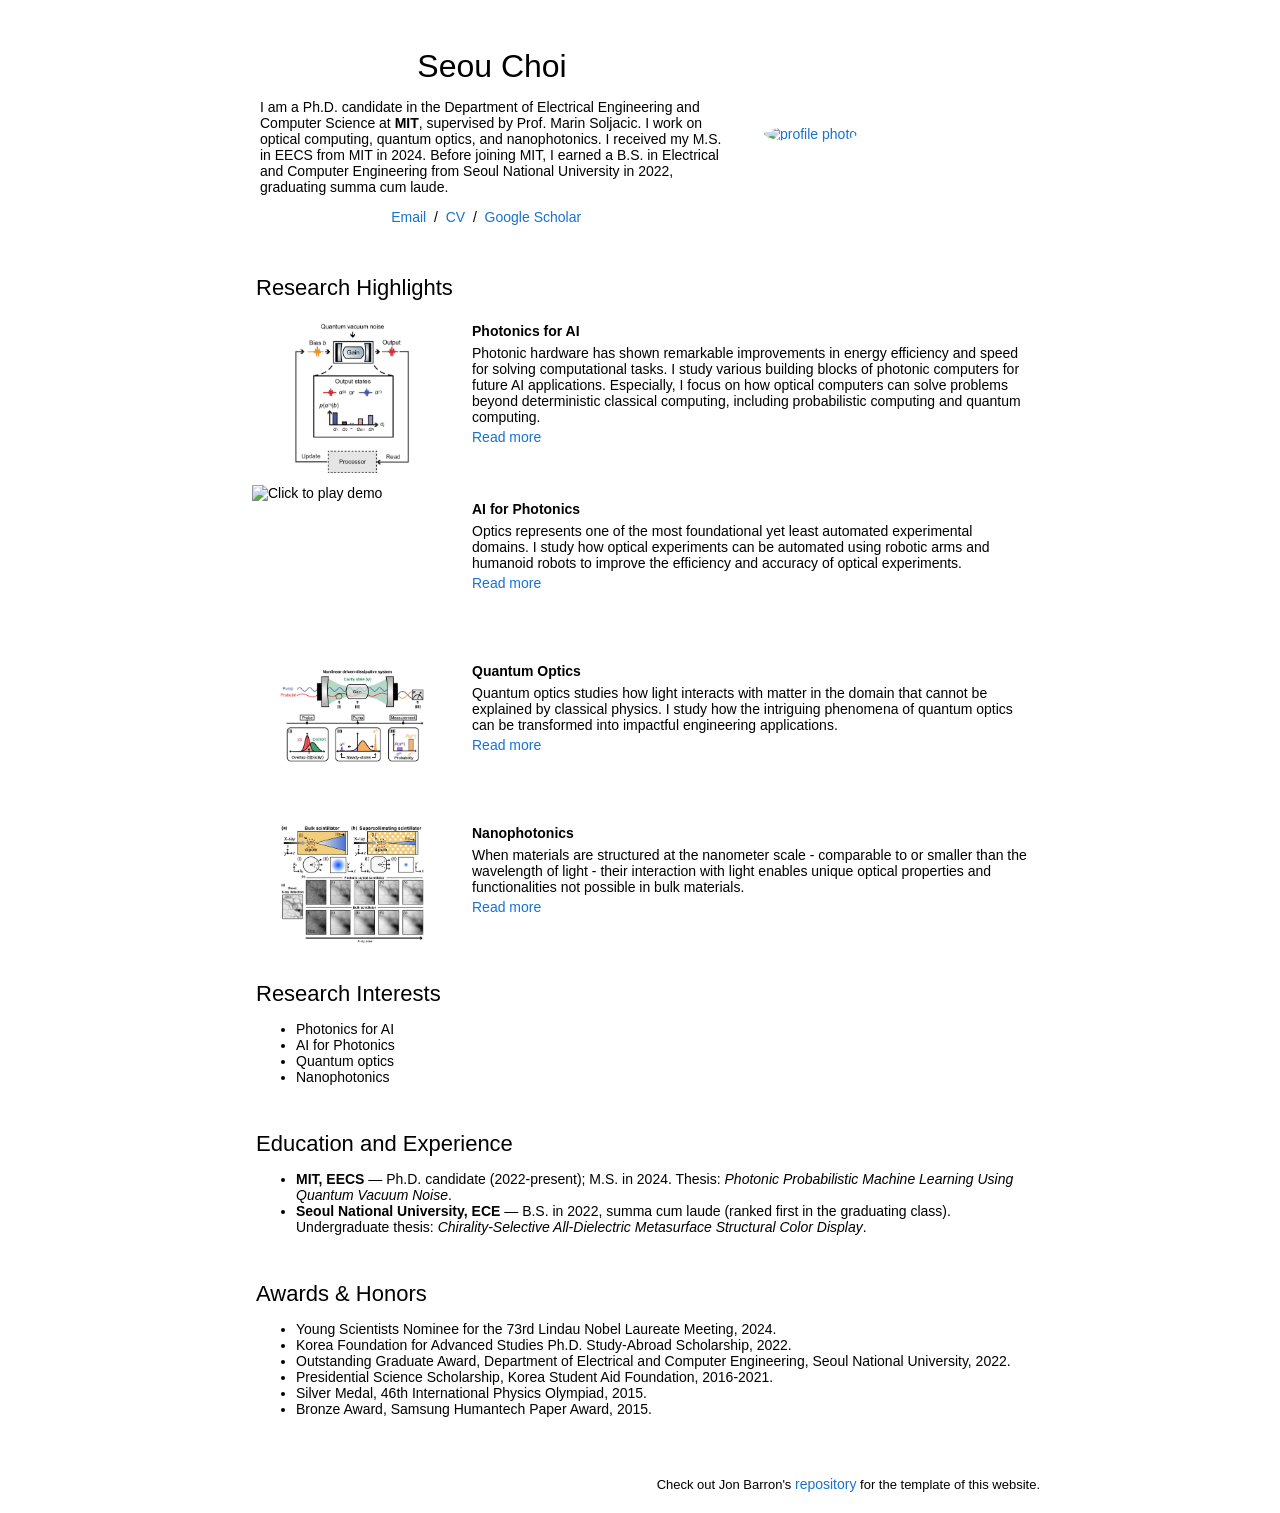
==== index.html @ 0306ac81 "Update index.html" ====
<!DOCTYPE HTML>
<html lang="en">
  <head>
    <meta http-equiv="Content-Type" content="text/html; charset=UTF-8">
    <title>Seou Choi</title>
    <meta name="author" content="Seou Choi">
    <meta name="viewport" content="width=device-width, initial-scale=1">
    <link rel="shortcut icon" href="images/favicon/favicon.ico" type="image/x-icon">
    <link rel="stylesheet" type="text/css" href="stylesheet.css">
  </head>
  <body>
    <table style="width:100%;max-width:800px;border:0px;border-spacing:0px;border-collapse:separate;margin-right:auto;margin-left:auto;"><tbody>
      <tr style="padding:0px">
        <td style="padding:0px">
          <table style="width:100%;border:0px;border-spacing:0px;border-collapse:separate;margin-right:auto;margin-left:auto;"><tbody>
            <tr style="padding:0px">
              <td style="padding:2.5%;width:63%;vertical-align:middle">
                <p class="name" style="text-align: center;">
                  Seou Choi
                </p>
                <p>
                  I am a Ph.D. candidate in the Department of Electrical Engineering and Computer Science at
                  <b>MIT</b>, supervised by Prof. Marin Soljacic. I work on optical computing, quantum optics,
                  and nanophotonics. I received my M.S. in EECS from MIT in 2024. Before joining MIT, I earned a B.S. in Electrical and Computer Engineering from Seoul National University in 2022, graduating summa cum laude.
                </p>
             
          
                
                <p style="text-align:center">
                  <a href="mailto:seouc130@mit.edu">Email</a> &nbsp;/&nbsp;
                  <a href="data/CV_seou.pdf">CV</a> &nbsp;/&nbsp;
                  <!-- <a href="data/JonBarron-bio.txt">Bio</a> &nbsp;/&nbsp; -->
                  <a href="https://scholar.google.com/citations?hl=en&user=VlD-_zEAAAAJ&view_op=list_works">Google Scholar</a> &nbsp;&nbsp;
                  <!-- <span>GitHub (to add)</span> -->
                </p>
              </td>
              <td style="padding:2.5%;width:37%;max-width:37%">
                <a href="images/seouchoi.png"><img style="width:100%;max-width:100%;object-fit: cover; border-radius: 50%;" alt="profile photo" src="images/seouchoi.png" class="hoverZoomLink"></a>
              </td>
            </tr>
          </tbody></table>

          <!-- <table style="width:100%;border:0px;border-spacing:0px;border-collapse:separate;margin-right:auto;margin-left:auto;"><tbody>
            <tr>
              <td style="padding:16px;width:100%;vertical-align:middle">
                <h2>Research</h2>
                <p>
                  I am interested in optical computing, quantum optics, and nanophotonics. My recent work studies
                  photonic probabilistic machine learning using quantum vacuum noise, quantum-state dynamics in
                  nonlinear optical cavities, and nanophotonic methods for high-resolution X-ray imaging. Selected
                  papers are highlighted below.
                </p>
              </td>
            </tr>
          </tbody></table> -->

          <table style="width:100%;border:0px;border-spacing:0px;border-collapse:separate;margin-right:auto;margin-left:auto;"><tbody>
            <tr>
              <td style="padding:16px;width:100%;vertical-align:middle">
                <h2>Research Highlights</h2>
              </td>
            </tr>
          </tbody></table>

          <table style="width:100%;border:0px;border-spacing:0px 0px;border-collapse:separate;margin-right:auto;margin-left:auto;"><tbody>
            
            <tr onmouseout="ppml_stop()" onmouseover="ppml_start()">
              <td style="padding:6px 12px;width:25%;vertical-align:top">
                <div class="one">
                  <div class="two" id="ppml_image">
                    <img src="images/optical_ai.png" class="project-thumb" alt="project placeholder">
                  </div>
                  <img src="images/optical_ai.png" class="project-thumb" alt="project placeholder">
                </div>
                <script type="text/javascript">
                  function ppml_start() {
                    document.getElementById('ppml_image').style.opacity = "1";
                  }
                  function ppml_stop() {
                    document.getElementById('ppml_image').style.opacity = "0";
                  }
                  ppml_stop();
                </script>
              </td>
              <td style="padding:6px 8px;width:75%;vertical-align:top">
                <span class="papertitle">Photonics for AI</span>
                <br>
                <!-- <strong>Seou Choi</strong>, Y. Salamin, C. Roques-Carmes, R. Dangovski, D. Luo, Z. Chen, M. Horodynski, J. Sloan, S. Z. Uddin, and M. Soljacic
                <br>
                <em>Nature Communications</em>, 2024
                <br>
                <span>Article link to be added</span> -->
                <p style="margin:6px 0 4px 0;">
                  Photonic hardware has shown remarkable improvements in energy efficiency and speed for solving computational tasks. I study various building blocks of photonic computers for future AI applications. Especially, I focus on how optical computers can solve problems beyond deterministic classical computing, including probabilistic computing and quantum computing.
                </p>
                <p style="margin:0;">
                  <a href="photonic-ai.html">Read more</a>
                </p>
              </td>
            </tr>

            <tr>
              <td style="padding:6px 12px;width:25%;vertical-align:top">
                <div class="one" onclick="aiphotonics_toggle()" style="cursor:pointer;">
                  <div class="two" id="aiphotonics_image">
                    <img src="images/laser_build_demo.gif" class="project-thumb" alt="AI for photonics demo">
                  </div>
                  <img src="images/laser_build_demo.gif" class="project-thumb" alt="Click to play demo">
                </div>
                <script type="text/javascript">
                  function aiphotonics_stop() {
                    document.getElementById('aiphotonics_image').style.opacity = "0";
                  }
                  function aiphotonics_start() {
                    document.getElementById('aiphotonics_image').style.opacity = "1";
                  }
                  function aiphotonics_toggle() {
                    const image = document.getElementById('aiphotonics_image');
                    image.style.opacity = image.style.opacity === "1" ? "0" : "1";
                  }
                  aiphotonics_stop();
                </script>
              </td>
              <td style="padding:6px 8px;width:75%;vertical-align:top">
                <br>
                <span class="papertitle">AI for Photonics</span>
                <br>
                <p style="margin:6px 0 4px 0;">
                  Optics represents one of the most foundational yet least automated experimental domains. I study how optical experiments can be automated using robotic arms and humanoid robots to improve the efficiency and accuracy of optical experiments. 
                </p>
                <p style="margin:0;">
                  <a href="ai-photonic.html">Read more</a>
                </p>
              </td>
            </tr>

            <tr onmouseout="qtom_stop()" onmouseover="qtom_start()">
              <td style="padding:6px 12px;width:25%;vertical-align:top">
                <div class="one">
                  <div class="two" id="qtom_image">
                    <img src="images/quantum_optics.png" class="project-thumb" alt="project placeholder">
                  </div>
                  <img src="images/quantum_optics.png" class="project-thumb" alt="project placeholder">
                </div>
                <script type="text/javascript">
                  function qtom_start() {
                    document.getElementById('qtom_image').style.opacity = "1";
                  }
                  function qtom_stop() {
                    document.getElementById('qtom_image').style.opacity = "0";
                  }
                  qtom_stop();
                </script>
              </td>
              <td style="padding:6px 8px;width:75%;vertical-align:top">
                <br>
                <span class="papertitle">Quantum Optics</span>
                <br>
                <p style="margin:6px 0 4px 0;">
                  Quantum optics studies how light interacts with matter in the domain that cannot be explained by classical physics. I study how the intriguing phenomena of quantum optics can be transformed into impactful engineering applications.
                </p>
                <p style="margin:0;">
                  <a href="quantum_optics.html">Read more</a>
                </p>
              </td>
            </tr>

            <tr onmouseout="xray_stop()" onmouseover="xray_start()">
              <td style="padding:6px 12px;width:25%;vertical-align:top">
                <div class="one">
                  <div class="two" id="xray_image">
                    <img src="images/nanophotonics.png" class="project-thumb" alt="project placeholder">
                  </div>
                  <img src="images/nanophotonics.png" class="project-thumb" alt="project placeholder">
                </div>
                <script type="text/javascript">
                  function xray_start() {
                    document.getElementById('xray_image').style.opacity = "1";
                  }
                  function xray_stop() {
                    document.getElementById('xray_image').style.opacity = "0";
                  }
                  xray_stop();
                </script>
              </td>
              <td style="padding:6px 8px;width:75%;vertical-align:top">
                <br>
                <span class="papertitle">Nanophotonics</span>
                <br>
                <p style="margin:6px 0 4px 0;">
                  When materials are structured at the nanometer scale - comparable to or smaller than the wavelength of light - their interaction with light enables unique optical properties and functionalities not possible in bulk materials.
                </p>
                <p style="margin:0;">
                  <a href="nanophotonics.html">Read more</a>
                </p>
              </td>
            </tr>
<!-- 
            <tr onmouseout="memory_stop()" onmouseover="memory_start()">
              <td style="padding:16px;width:20%;vertical-align:middle">
                <div class="one">
                  <div class="two" id="memory_image">
                    <img src="images/thresh_after.png" class="project-thumb" alt="project placeholder">
                  </div>
                  <img src="images/thresh_before.jpg" class="project-thumb" alt="project placeholder">
                </div>
                <script type="text/javascript">
                  function memory_start() {
                    document.getElementById('memory_image').style.opacity = "1";
                  }
                  function memory_stop() {
                    document.getElementById('memory_image').style.opacity = "0";
                  }
                  memory_stop();
                </script>
              </td>
              <td style="padding:8px;width:80%;vertical-align:middle">
                <span class="papertitle">Topologically Protected All-Optical Memory</span>
                <br>
                <strong>Seou Choi</strong>, J. Kim, J. Kwak, N. Park, and S. Yu
                <br>
                <em>Advanced Electronic Materials</em>, 2022
                <br>
                <span>Article link to be added</span>
                <p></p>
                <p>
                  My earlier work explored robust optical memory in nonlinear photonic systems, showing how
                  topological protection can be used to stabilize all-optical information storage.
                </p>
              </td>
            </tr> -->
<!-- 
            <tr>
              <td style="padding:16px;width:20%;vertical-align:middle">
                <img src="images/Estee.png" class="project-thumb" alt="project placeholder" style="border-style: none">
              </td>
              <td style="padding:8px;width:80%;vertical-align:middle">
                <span class="papertitle">Chirality-Selective All-Dielectric Metasurface Structural Color Display</span>
                <br>
                <strong>Seou Choi</strong>, H. Son, and B. Lee
                <br>
                <em>Optics Express</em>, 2021
                <br>
                <span>Article link to be added</span>
                <p></p>
                <p>
                  This undergraduate thesis work developed a metasurface-based structural color platform with
                  chirality-selective optical response, combining nanophotonic design with display-oriented functionality.
                </p>
              </td>
            </tr> -->
          </tbody></table>
<!-- 
          <table style="width:100%;border:0px;border-spacing:0px;border-collapse:separate;margin-right:auto;margin-left:auto;"><tbody>
            <tr>
              <td style="padding:16px;width:100%;vertical-align:middle">
                <h2>Selected Publications</h2>
                <p>
                  A concise list is included here for readability. The full publication record, conference
                  presentations, invited seminars, and patents are summarized in the CV. Direct article and
                  profile links have not yet been added to this site.
                </p>
                <ul>
                  <li>J. Chen, S. Vaidya, S. Pajovic, <strong>S. Choi</strong>, W. Michaels, L. Martin-Monier, J. Hu, C. Cogswell, C. Roques-Carmes, and M. Soljacic, “Wavefront Engineering for Scintillation-Based Imaging,” <em>ACS Photonics</em>, 2026.</li>
                  <li><strong>S. Choi</strong>, Y. Salamin, C. Roques-Carmes, J. Sloan, M. Horodynski, and M. Soljacic, “Observing the dynamics of quantum states generated inside nonlinear optical cavities,” <em>Nature Communications</em>, 2025.</li>
                  <li>L. Martin-Monier, S. Pajovic, M. G. Abebe, J. Chen, S. Vaidya, S. Min, <strong>S. Choi</strong>, S. E. Kooi, B. Maes, J. Hu, M. Soljacic, and C. Roques-Carmes, “Large-scale self-assembled nanophotonic scintillators for X-ray imaging,” <em>Nature Communications</em>, 2025.</li>
                  <li>A. Gu, J. Sloan, C. Roques-Carmes, <strong>S. Choi</strong>, E. I. Rosenthal, M. Horodynski, Y. Salamin, J. Vuckovic, and M. Soljacic, “Quantum sensitivity of parametric oscillators,” <em>Physical Review Research</em>, 2025.</li>
                  <li>S. Min, <strong>S. Choi</strong>, S. Pajovic, S. Vaidya, N. Rivera, S. Fan, M. Soljacic, and C. Roques-Carmes, “End-to-end design of multicolor scintillators for enhanced energy resolution in X-ray imaging,” <em>Light: Science &amp; Applications</em>, 2025.</li>
                  <li>M. Horodynski, C. Roques-Carmes, Y. Salamin, <strong>S. Choi</strong>, J. Sloan, D. Luo, and M. Soljacic, “Stochastic logic in biased coupled photonic probabilistic bits,” <em>Communications Physics</em>, 2025.</li>
                  <li><strong>S. Choi</strong>, Y. Salamin, C. Roques-Carmes, R. Dangovski, D. Luo, Z. Chen, M. Horodynski, J. Sloan, S. Z. Uddin, and M. Soljacic, “Photonic probabilistic machine learning using quantum vacuum noise,” <em>Nature Communications</em>, 2024.</li>
                  <li>C. Roques-Carmes, Y. Salamin, J. Sloan, <strong>S. Choi</strong>, G. Velez, E. Koskas, N. Rivera, S. E. Kooi, J. D. Joannopoulos, and M. Soljacic, “Biasing the quantum vacuum to control macroscopic probability distributions,” <em>Science</em>, 2023.</li>
                  <li><strong>S. Choi</strong>, J. Kim, J. Kwak, N. Park, and S. Yu, “Topologically-protected all-optical memory,” <em>Advanced Electronic Materials</em>, 2022.</li>
                  <li><strong>S. Choi</strong>, H. Son, and B. Lee, “Chirality-selective all-dielectric metasurface structural color display,” <em>Optics Express</em>, 2021.</li>
                  <li>S. Z. Uddin, S. Pontula, J. Liu, S. Xu, <strong>S. Choi</strong>, M. Y. Sander, and M. Soljacic, “Probing intensity noise in ultrafast pulses using the dispersive Fourier transform augmented by quantum sensitivity analysis,” <em>arXiv</em>, 2025.</li>
                </ul>
              </td>
            </tr>
          </tbody></table> -->
          <table style="width:100%;border:0px;border-spacing:0px;border-collapse:separate;margin-right:auto;margin-left:auto;"><tbody>
            <tr>
              <td style="padding:16px;width:100%;vertical-align:middle">
                <h2>Research Interests</h2>
                <ul>
                  <li>Photonics for AI</li>
                  <li>AI for Photonics</li>
                  <li>Quantum optics</li>
                  <li>Nanophotonics</li>
                </ul>
              </td>
            </tr>
          </tbody></table>

          <table style="width:100%;border:0px;border-spacing:0px;border-collapse:separate;margin-right:auto;margin-left:auto;"><tbody>
            <tr>
              <td style="padding:16px;width:100%;vertical-align:middle">
                <h2>Education and Experience</h2>
                <ul>
                  <li><strong>MIT, EECS</strong> — Ph.D. candidate (2022-present); M.S. in 2024. Thesis: <em>Photonic Probabilistic Machine Learning Using Quantum Vacuum Noise</em>.</li>
                  <li><strong>Seoul National University, ECE</strong> — B.S. in 2022, summa cum laude (ranked first in the graduating class). Undergraduate thesis: <em>Chirality-Selective All-Dielectric Metasurface Structural Color Display</em>.</li>
                </ul>
              </td>
            </tr>
          </tbody></table>

          <table style="width:100%;border:0px;border-spacing:0px;border-collapse:separate;margin-right:auto;margin-left:auto;"><tbody>
            <tr>
              <td style="padding:16px;width:100%;vertical-align:middle">
                <h2>Awards &amp; Honors</h2>
                <ul>
                  <li>Young Scientists Nominee for the 73rd Lindau Nobel Laureate Meeting, 2024.</li>
                  <li>Korea Foundation for Advanced Studies Ph.D. Study-Abroad Scholarship, 2022.</li>
                  <li>Outstanding Graduate Award, Department of Electrical and Computer Engineering, Seoul National University, 2022.</li>
                  <li>Presidential Science Scholarship, Korea Student Aid Foundation, 2016-2021.</li>
                  <li>Silver Medal, 46th International Physics Olympiad, 2015.</li>
                  <li>Bronze Award, Samsung Humantech Paper Award, 2015.</li>
                </ul>
              </td>
            </tr>
          </tbody></table>

          
<!-- 
          <table style="width:100%; margin:0 auto; border:0; border-spacing:0; padding:16px;"><tbody>
            <tr>
              <td>
                <h2>Miscellanea</h2>
              </td>
            </tr>
          </tbody></table>

          <table style="width:100%;border:0px;border-spacing:0px;border-collapse:separate;margin-right:auto;margin-left:auto;"><tbody>
            <tr>
              <td align="center" style="padding:16px;width:20%;vertical-align:middle">
                <div class="colored-box" style="background-color: #fcb97d;">
                  <h2>News &amp; Updates</h2>
                </div>
              </td>
              <td style="padding:8px;width:80%;vertical-align:middle">
                2026: Multiple CLEO presentations on optical parametric oscillators and nanophotonic scintillators.<br>
                2026: <em>ACS Photonics</em> publication on wavefront engineering for scintillation-based imaging.<br>
                2025: <em>Nature Communications</em> publication on quantum-state dynamics generated inside nonlinear optical cavities.<br>
                2024: Young Scientists Nominee for the 73rd Lindau Nobel Laureate Meeting.
              </td>
            </tr>

            <tr>
              <td align="center" style="padding:16px;width:20%;vertical-align:middle">
                <div class="colored-box" style="background-color: #aaba9e;">
                  <h2>Awards &amp; Honors</h2>
                </div>
              </td>
              <td style="padding:8px;width:80%;vertical-align:middle">
                <ul>
                  <li>Korea Foundation for Advanced Studies Ph.D. Study-Abroad Scholarship, 2022-present.</li>
                  <li>Outstanding Graduate Award, Department of Electrical and Computer Engineering, Seoul National University, 2022.</li>
                  <li>Presidential Science Scholarship, Korea Student Aid Foundation, 2016-2021.</li>
                  <li>Silver Medal, 46th International Physics Olympiad, 2015.</li>
                  <li>Bronze Award, Samsung Humantech Paper Award, 2015.</li>
                </ul>
              </td>
            </tr> -->

            <!-- <tr>
              <td align="center" style="padding:16px;width:20%;vertical-align:middle">
                <div class="colored-box" style="background-color: #c6b89e;">
                  <h2>Talks &amp; Service</h2>
                </div>
              </td>
              <td style="padding:8px;width:80%;vertical-align:middle">
                Invited seminars at MIT (2025), Stanford (2024), and Seoul National University (2024) on probabilistic computing and intracavity quantum tomography using quantum vacuum noise.<br>
                Referee activity for <em>Optics Express</em>, <em>Optics Letters</em>, and <em>Photonics Research</em>.<br>
                Patent activity includes work on supercollimating photonic crystal scintillators and topologically protected all-optical memory.
              </td>
            </tr>

            <tr>
              <td align="center" style="padding:16px;width:20%;vertical-align:middle">
                <div class="colored-box" style="background-color: #edd892;">
                  <h2>Teaching &amp; Mentoring</h2>
                </div>
              </td>
              <td style="padding:8px;width:80%;vertical-align:middle">
                Mentor, MIT Undergraduate Research Opportunities Program, 2023-present.<br>
                Teaching Assistant, <em>Application of Quantum Mechanics</em>, 2020-2021.<br>
                Mentor and tutor in the Seoul National University active mentoring program for high school students, 2020.
              </td>
            </tr>
          </tbody></table> -->

          <table style="width:100%;border:0px;border-spacing:0px;border-collapse:separate;margin-right:auto;margin-left:auto;"><tbody>
            <tr>
              <td style="padding:0px">
                <br>
                <p style="text-align:right;font-size:small;">
                  Check out Jon Barron's  <a href="https://github.com/jonbarron/jonbarron.github.io">repository</a> for the template of this website.
                </p>
              </td>
            </tr>
          </tbody></table>
        </td>
      </tr>
    </tbody></table>
  </body>
</html>
---- stylesheet.css ----
/* latin-ext */
@font-face {
  font-family: 'Lato';
  font-style: italic;
  font-weight: 400;
  src: local('Lato Italic'), local('Lato-Italic'), url(https://fonts.gstatic.com/s/lato/v15/S6u8w4BMUTPHjxsAUi-qNiXg7eU0.woff2) format('woff2');
  unicode-range: U+0100-024F, U+0259, U+1E00-1EFF, U+2020, U+20A0-20AB, U+20AD-20CF, U+2113, U+2C60-2C7F, U+A720-A7FF;
}
/* latin */
@font-face {
  font-family: 'Lato';
  font-style: italic;
  font-weight: 400;
  src: local('Lato Italic'), local('Lato-Italic'), url(https://fonts.gstatic.com/s/lato/v15/S6u8w4BMUTPHjxsAXC-qNiXg7Q.woff2) format('woff2');
  unicode-range: U+0000-00FF, U+0131, U+0152-0153, U+02BB-02BC, U+02C6, U+02DA, U+02DC, U+2000-206F, U+2074, U+20AC, U+2122, U+2191, U+2193, U+2212, U+2215, U+FEFF, U+FFFD;
}
/* latin-ext */
@font-face {
  font-family: 'Lato';
  font-style: italic;
  font-weight: 700;
  src: local('Lato Bold Italic'), local('Lato-BoldItalic'), url(https://fonts.gstatic.com/s/lato/v15/S6u_w4BMUTPHjxsI5wq_FQftx9897sxZ.woff2) format('woff2');
  unicode-range: U+0100-024F, U+0259, U+1E00-1EFF, U+2020, U+20A0-20AB, U+20AD-20CF, U+2113, U+2C60-2C7F, U+A720-A7FF;
}
/* latin */
@font-face {
  font-family: 'Lato';
  font-style: italic;
  font-weight: 700;
  src: local('Lato Bold Italic'), local('Lato-BoldItalic'), url(https://fonts.gstatic.com/s/lato/v15/S6u_w4BMUTPHjxsI5wq_Gwftx9897g.woff2) format('woff2');
  unicode-range: U+0000-00FF, U+0131, U+0152-0153, U+02BB-02BC, U+02C6, U+02DA, U+02DC, U+2000-206F, U+2074, U+20AC, U+2122, U+2191, U+2193, U+2212, U+2215, U+FEFF, U+FFFD;
}
/* latin-ext */
@font-face {
  font-family: 'Lato';
  font-style: normal;
  font-weight: 400;
  src: local('Lato Regular'), local('Lato-Regular'), url(https://fonts.gstatic.com/s/lato/v15/S6uyw4BMUTPHjxAwXiWtFCfQ7A.woff2) format('woff2');
  unicode-range: U+0100-024F, U+0259, U+1E00-1EFF, U+2020, U+20A0-20AB, U+20AD-20CF, U+2113, U+2C60-2C7F, U+A720-A7FF;
}
/* latin */
@font-face {
  font-family: 'Lato';
  font-style: normal;
  font-weight: 400;
  src: local('Lato Regular'), local('Lato-Regular'), url(https://fonts.gstatic.com/s/lato/v15/S6uyw4BMUTPHjx4wXiWtFCc.woff2) format('woff2');
  unicode-range: U+0000-00FF, U+0131, U+0152-0153, U+02BB-02BC, U+02C6, U+02DA, U+02DC, U+2000-206F, U+2074, U+20AC, U+2122, U+2191, U+2193, U+2212, U+2215, U+FEFF, U+FFFD;
}
/* latin-ext */
@font-face {
  font-family: 'Lato';
  font-style: normal;
  font-weight: 700;
  src: local('Lato Bold'), local('Lato-Bold'), url(https://fonts.gstatic.com/s/lato/v15/S6u9w4BMUTPHh6UVSwaPGQ3q5d0N7w.woff2) format('woff2');
  unicode-range: U+0100-024F, U+0259, U+1E00-1EFF, U+2020, U+20A0-20AB, U+20AD-20CF, U+2113, U+2C60-2C7F, U+A720-A7FF;
}
/* latin */
@font-face {
  font-family: 'Lato';
  font-style: normal;
  font-weight: 700;
  src: local('Lato Bold'), local('Lato-Bold'), url(https://fonts.gstatic.com/s/lato/v15/S6u9w4BMUTPHh6UVSwiPGQ3q5d0.woff2) format('woff2');
  unicode-range: U+0000-00FF, U+0131, U+0152-0153, U+02BB-02BC, U+02C6, U+02DA, U+02DC, U+2000-206F, U+2074, U+20AC, U+2122, U+2191, U+2193, U+2212, U+2215, U+FEFF, U+FFFD;
}

a {
  color: #1772d0;
  text-decoration: none;
}

a:focus,
a:hover {
  color: #f09228;
  text-decoration: none;
}

body,
td,
th,
tr,
p,
a {
  font-family: 'Lato', Verdana, Helvetica, sans-serif;
  font-size: 14px;
}

strong {
  font-family: 'Lato', Verdana, Helvetica, sans-serif;
  font-size: 14px;
}

h2 {
  margin: 0;
  font-weight: normal;
  font-family: 'Lato', Verdana, Helvetica, sans-serif;
  font-size: 22px;
}

.papertitle {
  font-family: 'Lato', Verdana, Helvetica, sans-serif;
  font-size: 14px;
  font-weight: 700;
}

.name {
  padding-top: 20px;
  margin: 0;
  font-family: 'Lato', Verdana, Helvetica, sans-serif;
  font-size: 32px;
}

.one {
  width: 200px;
  height: 150px;
  position: relative;
  overflow: hidden;
}

.two {
  width: 200px;
  height: 150px;
  position: absolute;
  transition: opacity .2s ease-in-out;
  -moz-transition: opacity .2s ease-in-out;
  -webkit-transition: opacity .2s ease-in-out;
}

.project-thumb {
  width: 200px;
  height: 150px;
  object-fit: contain;
  display: block;
  background-color: #fff;
}

.fade {
  transition: opacity .2s ease-in-out;
  -moz-transition: opacity .2s ease-in-out;
  -webkit-transition: opacity .2s ease-in-out;
}

span.highlight {
  background-color: #ffffd0;
}

.colored-box {
    color: black;
    padding: 20px;
    display: inline-block;
    border-radius: 10px;
}

/*new*/
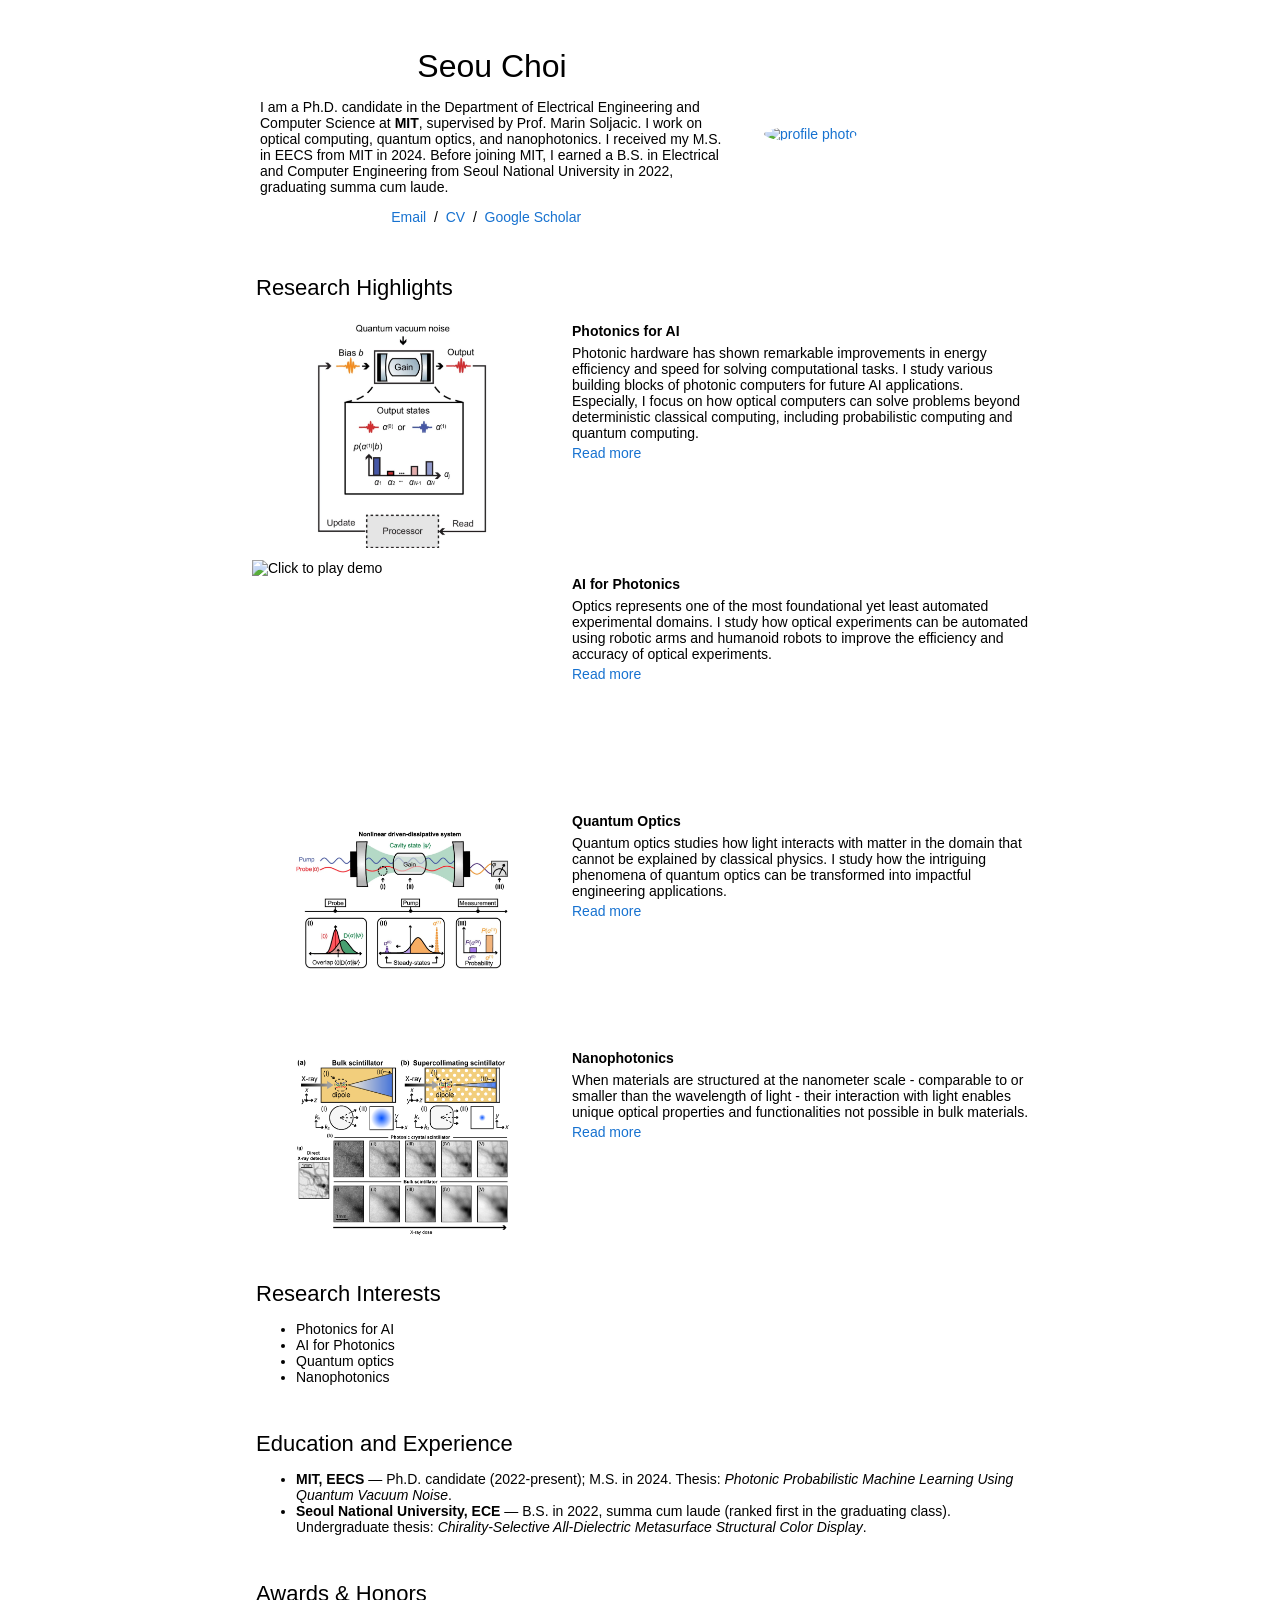
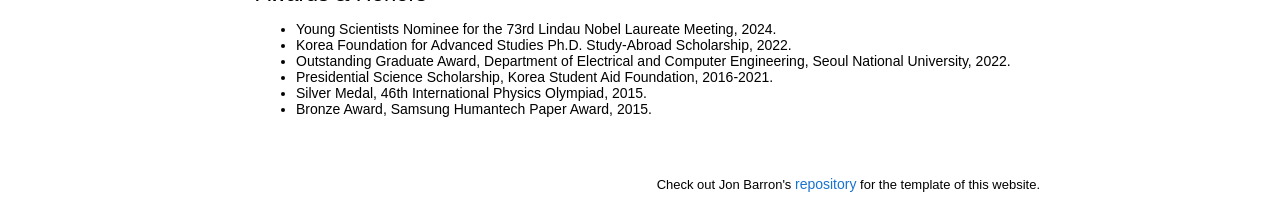
==== commit 4a03170c: "bigger thumbnail" ====
--- a/index.html
+++ b/index.html
@@ -6,7 +6,7 @@
     <meta name="author" content="Seou Choi">
     <meta name="viewport" content="width=device-width, initial-scale=1">
     <link rel="shortcut icon" href="images/favicon/favicon.ico" type="image/x-icon">
-    <link rel="stylesheet" type="text/css" href="stylesheet.css">
+    <link rel="stylesheet" type="text/css" href="stylesheet.css?v=3">
   </head>
   <body>
     <table style="width:100%;max-width:800px;border:0px;border-spacing:0px;border-collapse:separate;margin-right:auto;margin-left:auto;"><tbody>
--- a/stylesheet.css
+++ b/stylesheet.css
@@ -110,15 +110,15 @@
 }
 
 .one {
-  width: 200px;
-  height: 150px;
+  width: 300px;
+  height: 225px;
   position: relative;
   overflow: hidden;
 }
 
 .two {
-  width: 200px;
-  height: 150px;
+  width: 300px;
+  height: 225px;
   position: absolute;
   transition: opacity .2s ease-in-out;
   -moz-transition: opacity .2s ease-in-out;
@@ -126,8 +126,8 @@
 }
 
 .project-thumb {
-  width: 200px;
-  height: 150px;
+  width: 300px;
+  height: 225px;
   object-fit: contain;
   display: block;
   background-color: #fff;
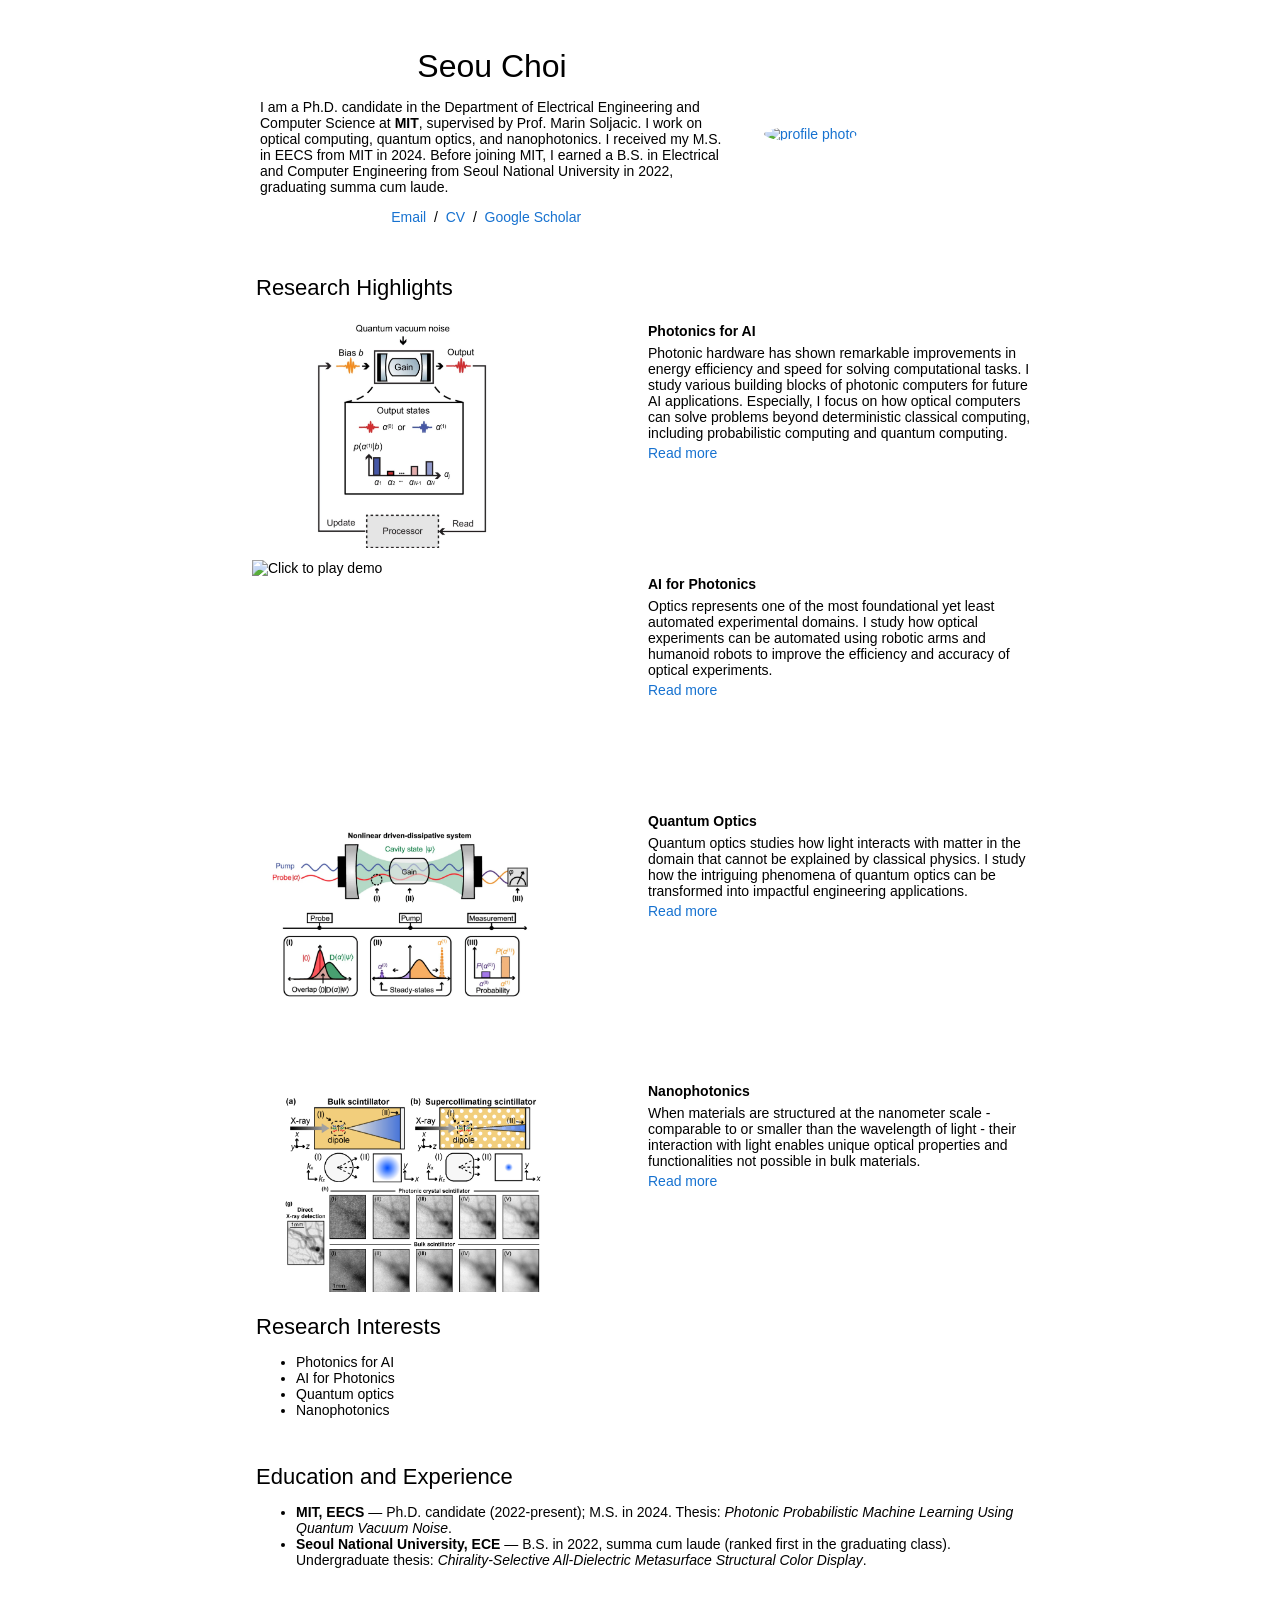
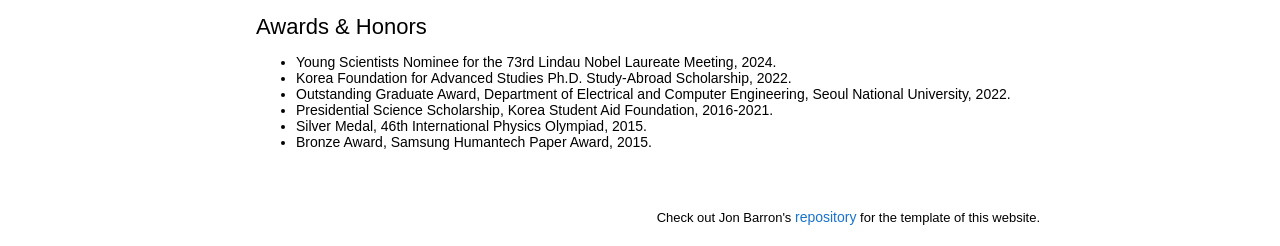
==== commit 5c47ea68: "updated" ====
--- a/index.html
+++ b/index.html
@@ -103,7 +103,7 @@
               <td style="padding:6px 12px;width:25%;vertical-align:top">
                 <div class="one" onclick="aiphotonics_toggle()" style="cursor:pointer;">
                   <div class="two" id="aiphotonics_image">
-                    <img src="images/laser_build_demo.gif" class="project-thumb" alt="AI for photonics demo">
+                    <img src="images/laser_build_demo.gif" class="project-thumb quantum-thumb" alt="AI for photonics demo">
                   </div>
                   <img src="images/laser_build_demo.gif" class="project-thumb" alt="Click to play demo">
                 </div>
@@ -135,12 +135,12 @@
             </tr>
 
             <tr onmouseout="qtom_stop()" onmouseover="qtom_start()">
-              <td style="padding:6px 12px;width:25%;vertical-align:top">
-                <div class="one">
-                  <div class="two" id="qtom_image">
-                    <img src="images/quantum_optics.png" class="project-thumb" alt="project placeholder">
+              <td style="padding:0px 0px;width:50%;vertical-align:top;text-align:center;">
+                <div class="one quantum-box">
+                  <div class="two quantum-overlay" id="qtom_image">
+                    <img src="images/quantum_optics.png" class="project-thumb quantum-thumb" alt="project placeholder">
                   </div>
-                  <img src="images/quantum_optics.png" class="project-thumb" alt="project placeholder">
+                  <img src="images/quantum_optics.png" class="project-thumb quantum-thumb" alt="project placeholder">
                 </div>
                 <script type="text/javascript">
                   function qtom_start() {
@@ -169,9 +169,9 @@
               <td style="padding:6px 12px;width:25%;vertical-align:top">
                 <div class="one">
                   <div class="two" id="xray_image">
-                    <img src="images/nanophotonics.png" class="project-thumb" alt="project placeholder">
+                    <img src="images/nanophotonics.png" class="project-thumb quantum-thumb" alt="project placeholder">
                   </div>
-                  <img src="images/nanophotonics.png" class="project-thumb" alt="project placeholder">
+                  <img src="images/nanophotonics.png" class="project-thumb quantum-thumb" alt="project placeholder">
                 </div>
                 <script type="text/javascript">
                   function xray_start() {
--- a/stylesheet.css
+++ b/stylesheet.css
@@ -133,6 +133,21 @@
   background-color: #fff;
 }
 
+.quantum-box {
+  width: 320px;
+  height: 270px;
+}
+
+.quantum-overlay {
+  width: 320;
+  height: 270px;
+}
+
+.quantum-thumb {
+  width: 320px;
+  height: 270px;
+}
+
 .fade {
   transition: opacity .2s ease-in-out;
   -moz-transition: opacity .2s ease-in-out;
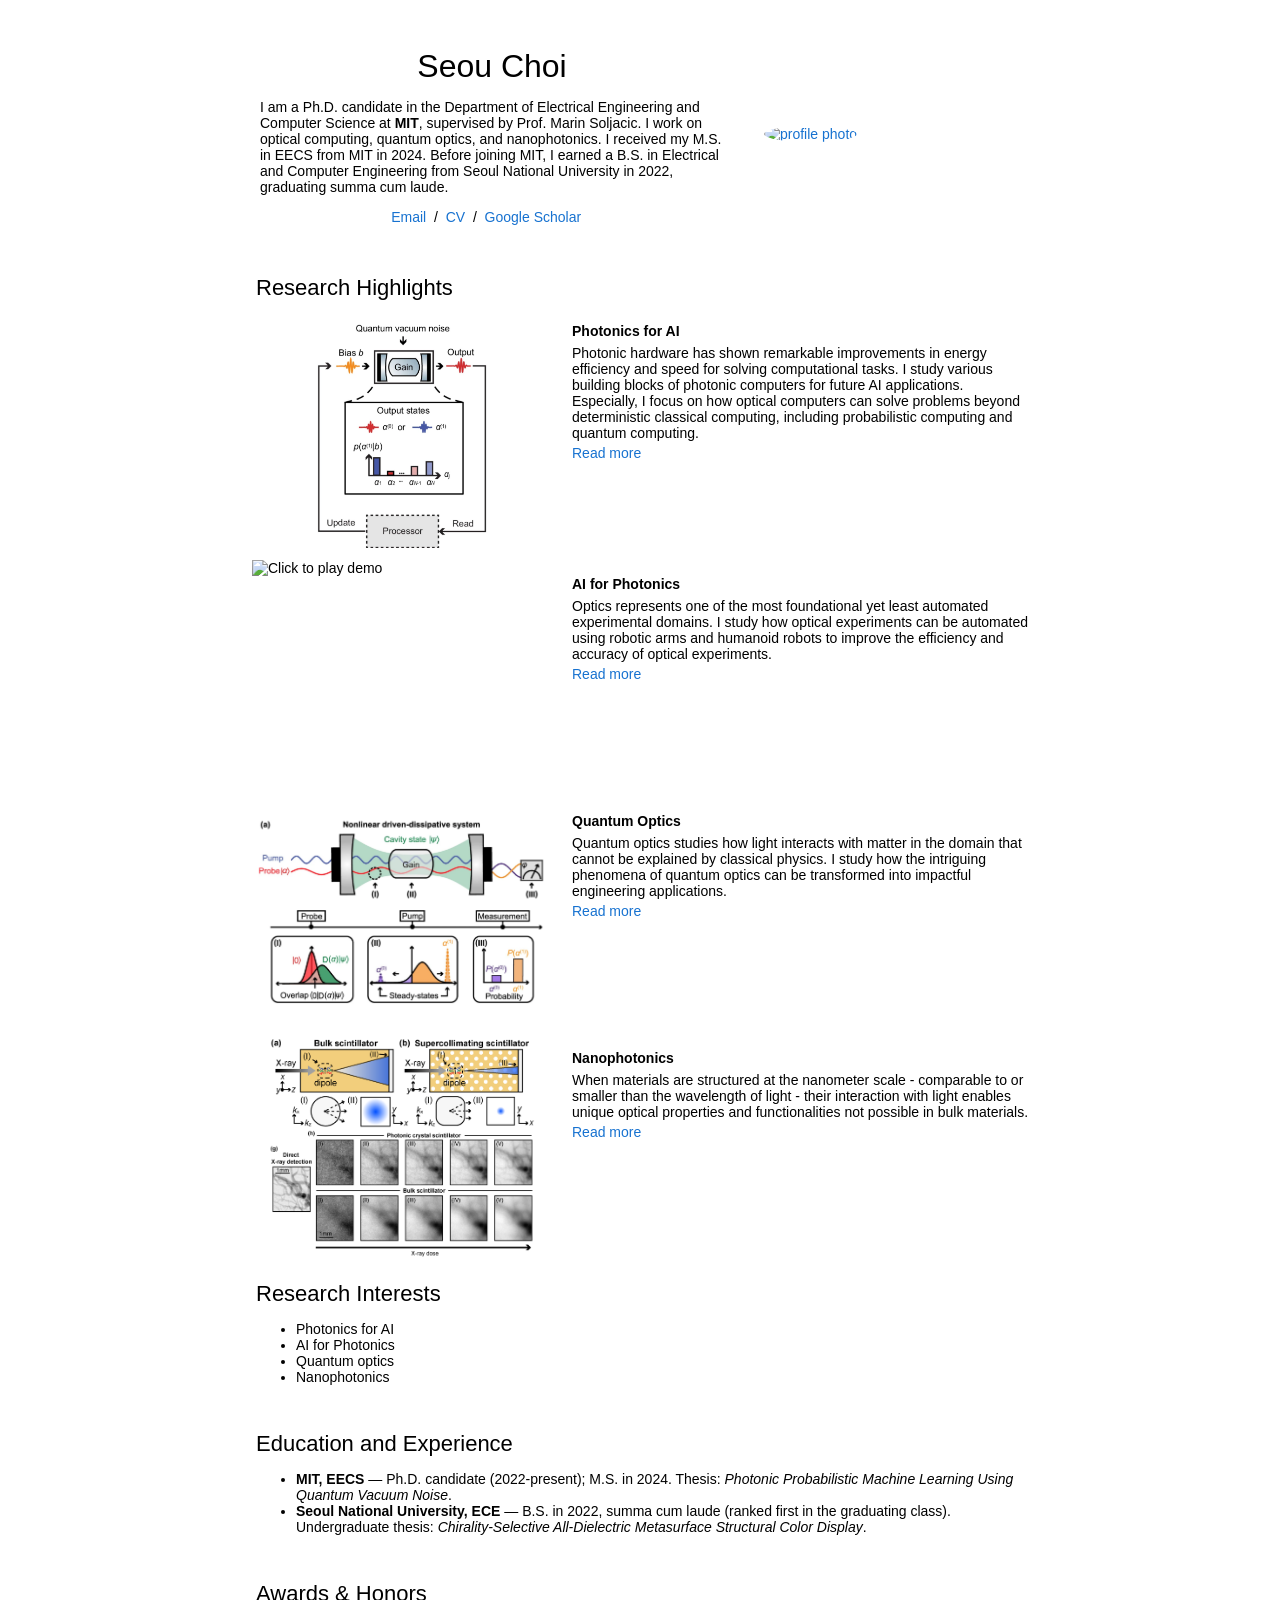
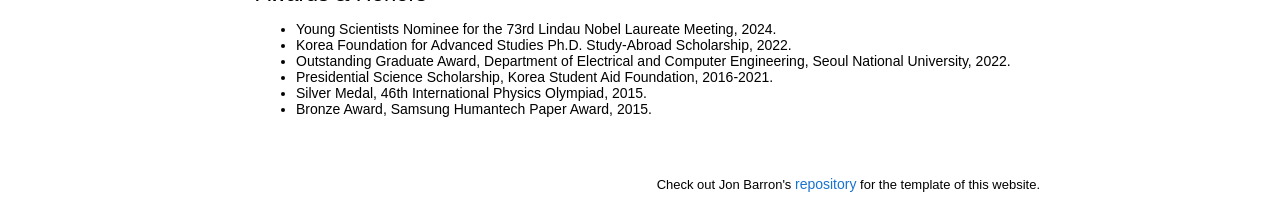
==== commit bfe68b14: "updated" ====
--- a/index.html
+++ b/index.html
@@ -103,7 +103,7 @@
               <td style="padding:6px 12px;width:25%;vertical-align:top">
                 <div class="one" onclick="aiphotonics_toggle()" style="cursor:pointer;">
                   <div class="two" id="aiphotonics_image">
-                    <img src="images/laser_build_demo.gif" class="project-thumb quantum-thumb" alt="AI for photonics demo">
+                    <img src="images/laser_build_demo.gif" class="project-thumb" alt="AI for photonics demo">
                   </div>
                   <img src="images/laser_build_demo.gif" class="project-thumb" alt="Click to play demo">
                 </div>
@@ -135,12 +135,12 @@
             </tr>
 
             <tr onmouseout="qtom_stop()" onmouseover="qtom_start()">
-              <td style="padding:0px 0px;width:50%;vertical-align:top;text-align:center;">
-                <div class="one quantum-box">
-                  <div class="two quantum-overlay" id="qtom_image">
-                    <img src="images/quantum_optics.png" class="project-thumb quantum-thumb" alt="project placeholder">
+              <td style="padding:6px 12px;width:25%;vertical-align:top">
+                <div class="one">
+                  <div class="two" id="qtom_image">
+                    <img src="images/quantum_optics.png" class="project-thumb" alt="project placeholder">
                   </div>
-                  <img src="images/quantum_optics.png" class="project-thumb quantum-thumb" alt="project placeholder">
+                  <img src="images/quantum_optics.png" class="project-thumb" alt="project placeholder">
                 </div>
                 <script type="text/javascript">
                   function qtom_start() {
@@ -169,9 +169,9 @@
               <td style="padding:6px 12px;width:25%;vertical-align:top">
                 <div class="one">
                   <div class="two" id="xray_image">
-                    <img src="images/nanophotonics.png" class="project-thumb quantum-thumb" alt="project placeholder">
+                    <img src="images/nanophotonics.png" class="project-thumb" alt="project placeholder">
                   </div>
-                  <img src="images/nanophotonics.png" class="project-thumb quantum-thumb" alt="project placeholder">
+                  <img src="images/nanophotonics.png" class="project-thumb" alt="project placeholder">
                 </div>
                 <script type="text/javascript">
                   function xray_start() {
--- a/stylesheet.css
+++ b/stylesheet.css
@@ -133,21 +133,6 @@
   background-color: #fff;
 }
 
-.quantum-box {
-  width: 320px;
-  height: 270px;
-}
-
-.quantum-overlay {
-  width: 320;
-  height: 270px;
-}
-
-.quantum-thumb {
-  width: 320px;
-  height: 270px;
-}
-
 .fade {
   transition: opacity .2s ease-in-out;
   -moz-transition: opacity .2s ease-in-out;
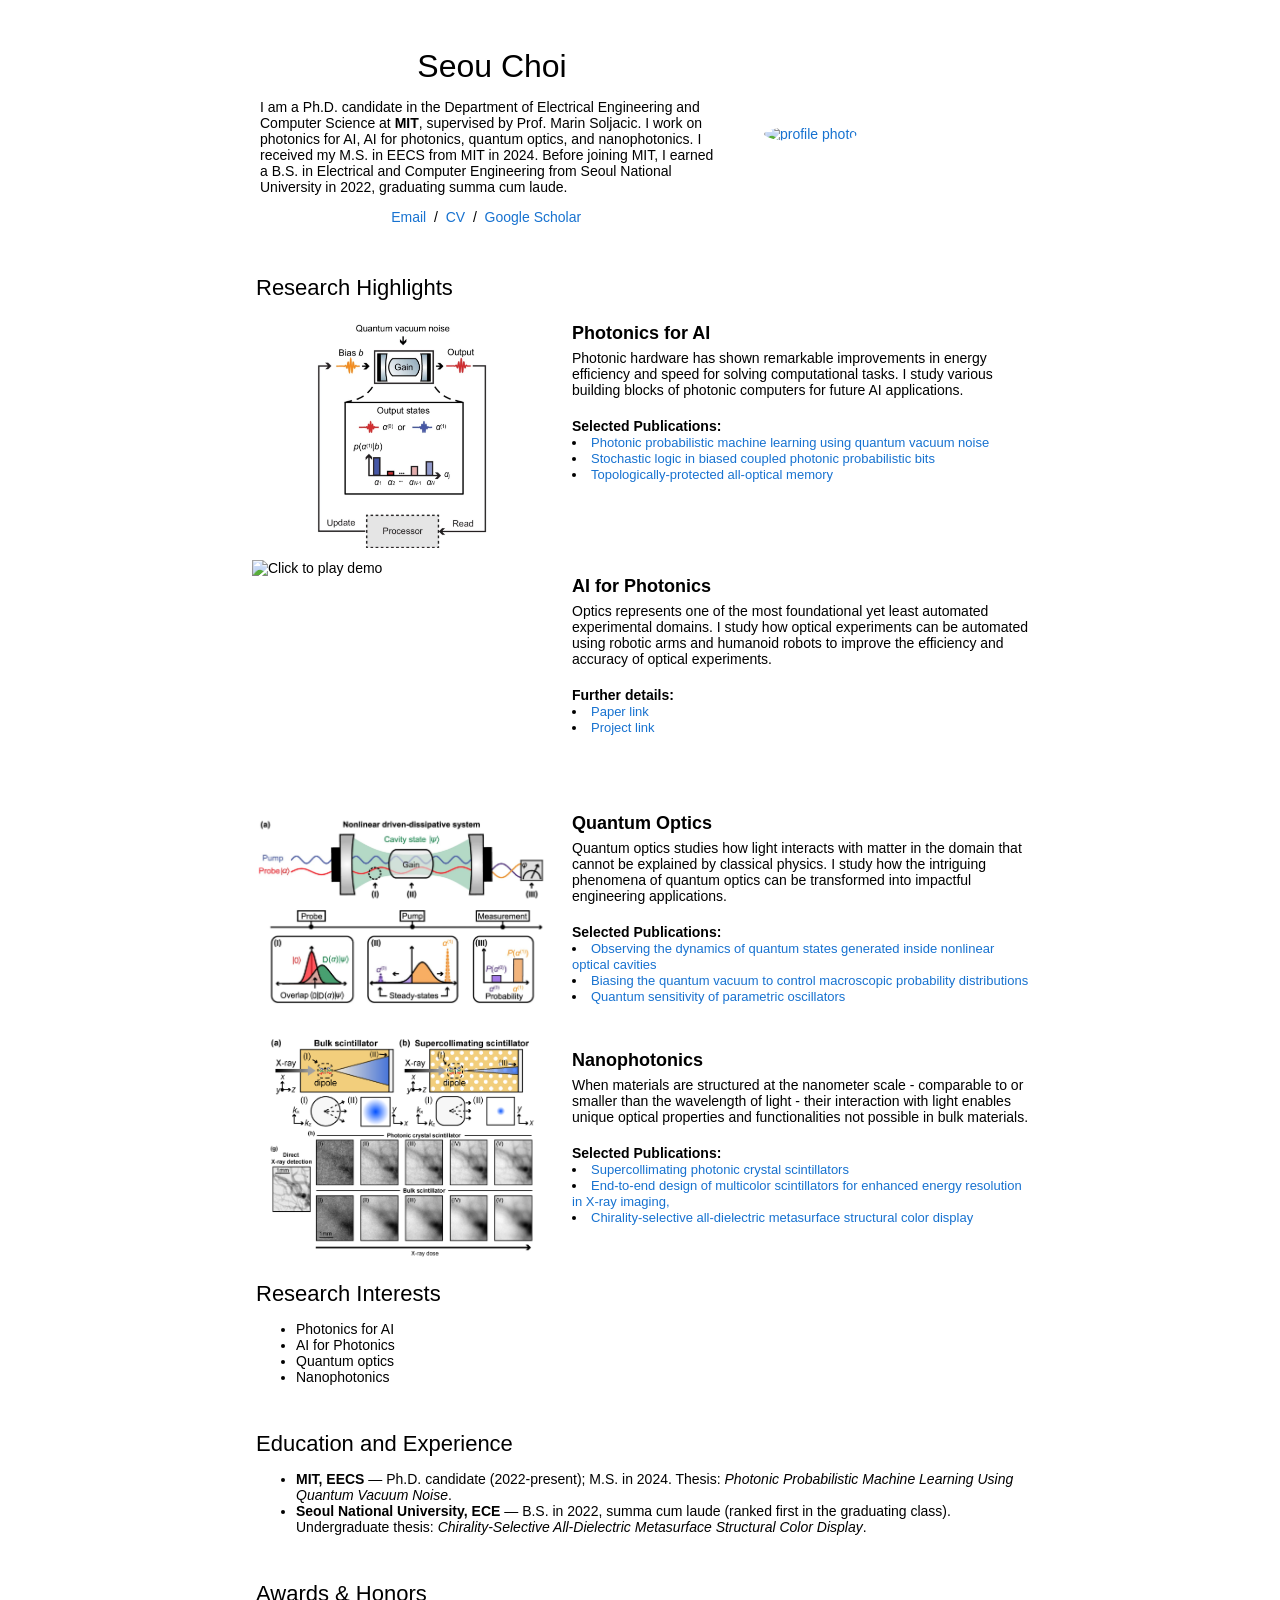
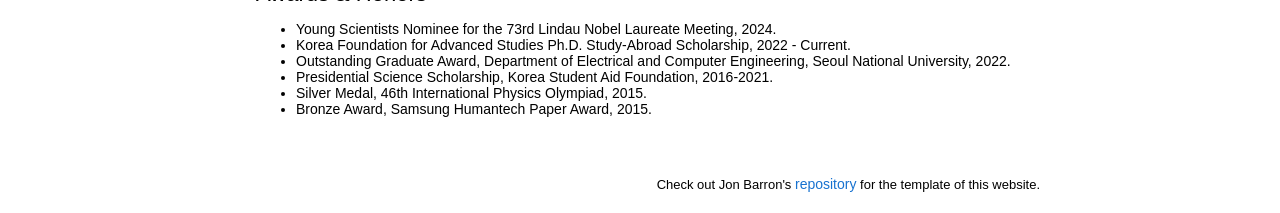
==== commit 2ac2d624: "updated" ====
--- a/index.html
+++ b/index.html
@@ -6,7 +6,7 @@
     <meta name="author" content="Seou Choi">
     <meta name="viewport" content="width=device-width, initial-scale=1">
     <link rel="shortcut icon" href="images/favicon/favicon.ico" type="image/x-icon">
-    <link rel="stylesheet" type="text/css" href="stylesheet.css?v=3">
+    <link rel="stylesheet" type="text/css" href="stylesheet.css?v=5">
   </head>
   <body>
     <table style="width:100%;max-width:800px;border:0px;border-spacing:0px;border-collapse:separate;margin-right:auto;margin-left:auto;"><tbody>
@@ -20,7 +20,7 @@
                 </p>
                 <p>
                   I am a Ph.D. candidate in the Department of Electrical Engineering and Computer Science at
-                  <b>MIT</b>, supervised by Prof. Marin Soljacic. I work on optical computing, quantum optics,
+                  <b>MIT</b>, supervised by Prof. Marin Soljacic. I work on photonics for AI, AI for photonics, quantum optics,
                   and nanophotonics. I received my M.S. in EECS from MIT in 2024. Before joining MIT, I earned a B.S. in Electrical and Computer Engineering from Seoul National University in 2022, graduating summa cum laude.
                 </p>
              
@@ -91,11 +91,18 @@
                 <br>
                 <span>Article link to be added</span> -->
                 <p style="margin:6px 0 4px 0;">
-                  Photonic hardware has shown remarkable improvements in energy efficiency and speed for solving computational tasks. I study various building blocks of photonic computers for future AI applications. Especially, I focus on how optical computers can solve problems beyond deterministic classical computing, including probabilistic computing and quantum computing.
-                </p>
-                <p style="margin:0;">
+                  Photonic hardware has shown remarkable improvements in energy efficiency and speed for solving computational tasks. I study various building blocks of photonic computers for future AI applications. 
+                </p>
+                <!-- <p style="margin:0;">
                   <a href="photonic-ai.html">Read more</a>
-                </p>
+                </p> -->
+                <br>
+                <b>Selected Publications:</b> 
+                <ul style="margin:0; padding-left:0; list-style-position: inside;">
+                  <li><a href="https://www.nature.com/articles/s41467-024-51509-0" style="font-size:13px;">Photonic probabilistic machine learning using quantum vacuum noise</a></li>
+                  <li><a href="https://www.nature.com/articles/s42005-025-01953-1" style="font-size:13px;">Stochastic logic in biased coupled photonic probabilistic bits</a></li>
+                  <li><a href="https://advanced.onlinelibrary.wiley.com/doi/full/10.1002/aelm.202200579" style="font-size:13px;">Topologically-protected all-optical memory</a></li>
+                </ul>
               </td>
             </tr>
 
@@ -128,9 +135,19 @@
                 <p style="margin:6px 0 4px 0;">
                   Optics represents one of the most foundational yet least automated experimental domains. I study how optical experiments can be automated using robotic arms and humanoid robots to improve the efficiency and accuracy of optical experiments. 
                 </p>
-                <p style="margin:0;">
+                <br>
+                <b>Further details:</b> 
+                <ul style="margin:0; padding-left:0; list-style-position: inside;">
+                  <li><a href="https://www.nature.com/articles/s41467-024-51509-0" style="font-size:13px;">Paper link</a></li>
+                  <li><a href="https://anonymous.4open.
+science/r/AutomateOptics-7C7C/" style="font-size:13px;">Project link</a></li>
+                </ul>
+                <!-- <p style="margin:0;">
+                  <a href="ai-photonic.html">Read more</a> 
                   <a href="ai-photonic.html">Read more</a>
-                </p>
+                  
+                  <!-- <a href="ai-photonic.html">Read more</a> -->
+                </p> 
               </td>
             </tr>
 
@@ -138,9 +155,9 @@
               <td style="padding:6px 12px;width:25%;vertical-align:top">
                 <div class="one">
                   <div class="two" id="qtom_image">
-                    <img src="images/quantum_optics.png" class="project-thumb" alt="project placeholder">
+                    <img src="images/quantum_optics_bigger.png" class="project-thumb" alt="project placeholder">
                   </div>
-                  <img src="images/quantum_optics.png" class="project-thumb" alt="project placeholder">
+                  <img src="images/quantum_optics_bigger.png" class="project-thumb" alt="project placeholder">
                 </div>
                 <script type="text/javascript">
                   function qtom_start() {
@@ -159,9 +176,18 @@
                 <p style="margin:6px 0 4px 0;">
                   Quantum optics studies how light interacts with matter in the domain that cannot be explained by classical physics. I study how the intriguing phenomena of quantum optics can be transformed into impactful engineering applications.
                 </p>
-                <p style="margin:0;">
+                <br>
+                <b>Selected Publications:</b> 
+                <ul style="margin:0; padding-left:0; list-style-position: inside;">
+                  <li><a href="https://www.nature.com/articles/s41467-025-63035-8" style="font-size:13px;">Observing the dynamics of quantum states generated inside nonlinear optical cavities</a></li>
+                  <li><a href="https://www.science.org/doi/full/10.1126/science.adh4920" style="font-size:13px;">Biasing the quantum vacuum to control macroscopic probability distributions</a></li>
+                  <li><a href="https://journals.aps.org/prresearch/abstract/10.1103/PhysRevResearch.7.L022056" style="font-size:13px;">Quantum sensitivity of parametric oscillators
+                  </a></li>
+
+                </ul>
+                <!-- <p style="margin:0;">
                   <a href="quantum_optics.html">Read more</a>
-                </p>
+                </p> -->
               </td>
             </tr>
 
@@ -169,9 +195,9 @@
               <td style="padding:6px 12px;width:25%;vertical-align:top">
                 <div class="one">
                   <div class="two" id="xray_image">
-                    <img src="images/nanophotonics.png" class="project-thumb" alt="project placeholder">
+                    <img src="images/nanophotonics_bigger.png" class="project-thumb" alt="project placeholder">
                   </div>
-                  <img src="images/nanophotonics.png" class="project-thumb" alt="project placeholder">
+                  <img src="images/nanophotonics_bigger.png" class="project-thumb" alt="project placeholder">
                 </div>
                 <script type="text/javascript">
                   function xray_start() {
@@ -190,9 +216,17 @@
                 <p style="margin:6px 0 4px 0;">
                   When materials are structured at the nanometer scale - comparable to or smaller than the wavelength of light - their interaction with light enables unique optical properties and functionalities not possible in bulk materials.
                 </p>
-                <p style="margin:0;">
+                <br>
+                <b>Selected Publications:</b> 
+                <ul style="margin:0; padding-left:0; list-style-position: inside;">
+                  <li><a href="https://www.spiedigitallibrary.org/conference-proceedings-of-spie/PC13910/PC1391008/Supercollimating-photonic-crystal-scintillators/10.1117/12.3079431.full" style="font-size:13px;">Supercollimating photonic crystal scintillators</a></li>
+                  <li><a href="https://www.nature.com/articles/s41377-025-01836-8" style="font-size:13px;">End-to-end design of multicolor
+                    scintillators for enhanced energy resolution in X-ray imaging,</a></li>
+                  <li><a href="https://opg.optica.org/oe/fulltext.cfm?uri=oe-29-25-41258" style="font-size:13px;">Chirality-selective all-dielectric metasurface structural color display
+                  </a></li>
+                <!-- <p style="margin:0;">
                   <a href="nanophotonics.html">Read more</a>
-                </p>
+                </p> -->
               </td>
             </tr>
 <!-- 
@@ -308,7 +342,7 @@
                 <h2>Awards &amp; Honors</h2>
                 <ul>
                   <li>Young Scientists Nominee for the 73rd Lindau Nobel Laureate Meeting, 2024.</li>
-                  <li>Korea Foundation for Advanced Studies Ph.D. Study-Abroad Scholarship, 2022.</li>
+                  <li>Korea Foundation for Advanced Studies Ph.D. Study-Abroad Scholarship, 2022 - Current.</li>
                   <li>Outstanding Graduate Award, Department of Electrical and Computer Engineering, Seoul National University, 2022.</li>
                   <li>Presidential Science Scholarship, Korea Student Aid Foundation, 2016-2021.</li>
                   <li>Silver Medal, 46th International Physics Olympiad, 2015.</li>
--- a/stylesheet.css
+++ b/stylesheet.css
@@ -98,7 +98,7 @@
 
 .papertitle {
   font-family: 'Lato', Verdana, Helvetica, sans-serif;
-  font-size: 14px;
+  font-size: 18px;
   font-weight: 700;
 }
 
